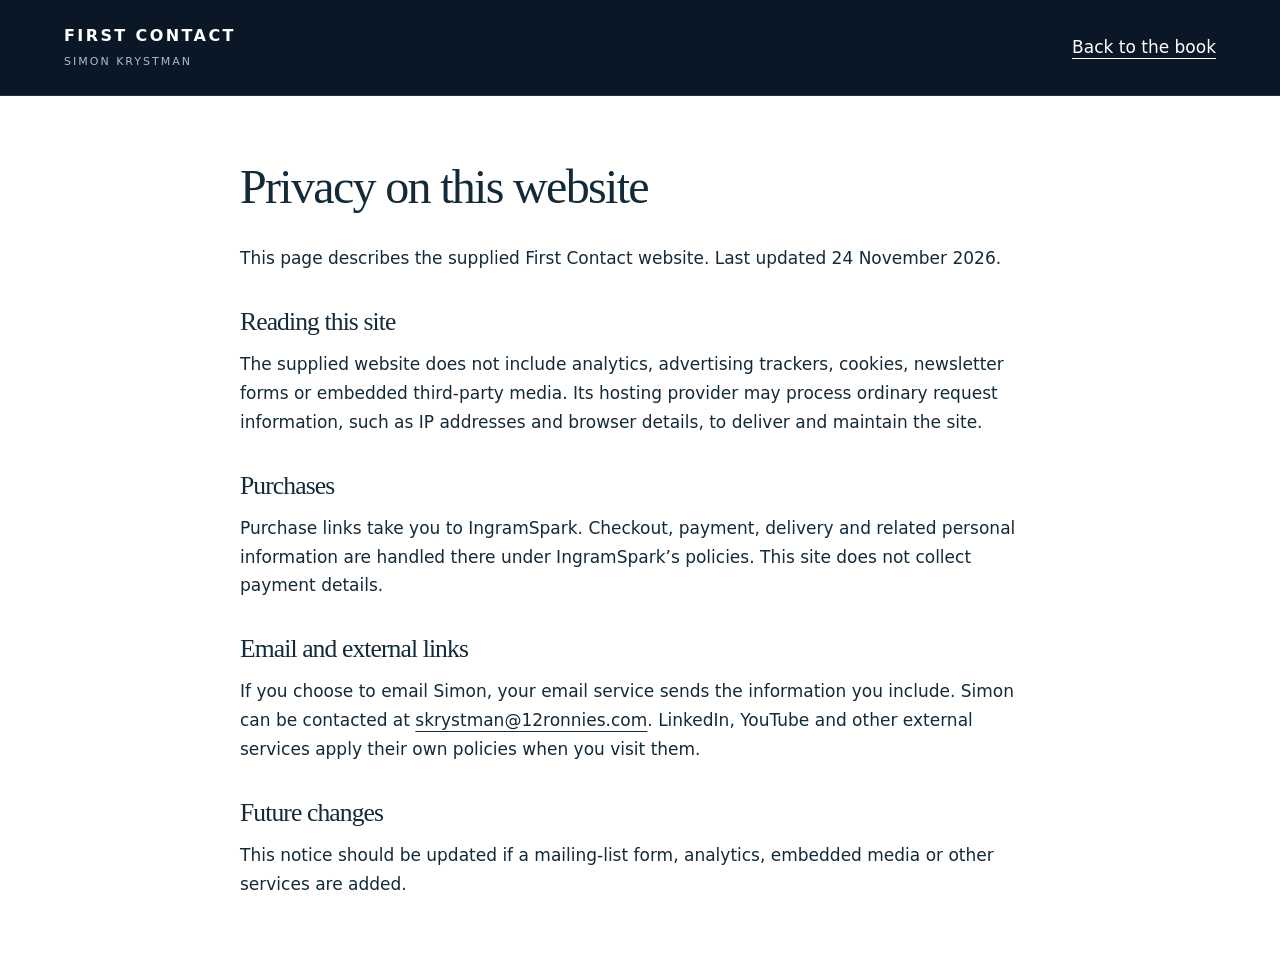
==== privacy.html @ 229fa122 "Add files via upload" ====
<!doctype html><html lang="en-GB"><head><meta charset="utf-8"><meta name="viewport" content="width=device-width,initial-scale=1"><title>Privacy | First Contact</title><meta name="robots" content="noindex"><link rel="stylesheet" href="styles.css"><link rel="icon" href="assets/favicon.svg"></head><body><header class="site-header"><a class="brand" href="index.html">FIRST CONTACT<span>SIMON KRYSTMAN</span></a><a href="index.html">Back to the book</a></header><main class="privacy-page"><h1>Privacy on this website</h1><p>This page describes the supplied First Contact website. Last updated 24 November 2026.</p><h2>Reading this site</h2><p>The supplied website does not include analytics, advertising trackers, cookies, newsletter forms or embedded third-party media. Its hosting provider may process ordinary request information, such as IP addresses and browser details, to deliver and maintain the site.</p><h2>Purchases</h2><p>Purchase links take you to IngramSpark. Checkout, payment, delivery and related personal information are handled there under IngramSpark’s policies. This site does not collect payment details.</p><h2>Email and external links</h2><p>If you choose to email Simon, your email service sends the information you include. Simon can be contacted at <a href="mailto:skrystman@12ronnies.com">skrystman@12ronnies.com</a>. LinkedIn, YouTube and other external services apply their own policies when you visit them.</p><h2>Future changes</h2><p>This notice should be updated if a mailing-list form, analytics, embedded media or other services are added.</p></main></body></html>
---- styles.css ----
:root{--navy:#0a1726;--navy-light:#11273b;--ink:#132a3a;--gold:#e6bf75;--paper:#fff;--muted:#aebdcb;--line:#dbe3e8;--soft:#f2f6f8;--body:system-ui,-apple-system,BlinkMacSystemFont,"Segoe UI",sans-serif;--display:Georgia,"Times New Roman",serif}
*{box-sizing:border-box}html{scroll-behavior:smooth;scroll-padding-top:100px}body{margin:0;background:var(--paper);color:var(--ink);font-family:var(--body);font-size:17px;line-height:1.7}a{color:inherit;text-underline-offset:5px}a:hover{text-decoration-thickness:2px}a:focus-visible,summary:focus-visible{outline:3px solid #b67c24;outline-offset:5px}h1,h2,h3,p,figure{margin:0}p+p{margin-top:1.1rem}h1,h2{font-family:var(--display);font-weight:400;line-height:1.1;letter-spacing:-.035em}h2{font-size:clamp(2.25rem,4vw,3.7rem)}h3{font-size:1.1rem;line-height:1.5}cite{font-style:italic}.skip-link{position:absolute;left:15px;top:-80px;padding:10px 16px;background:white;color:var(--navy);z-index:5}.skip-link:focus{top:8px}.site-header{height:96px;padding:0 max(5vw,24px);display:flex;justify-content:space-between;align-items:center;background:var(--navy);color:white;border-bottom:1px solid #ffffff1c}.brand{font-size:1rem;letter-spacing:.15em;font-weight:750;text-decoration:none;line-height:1.3}.brand span{display:block;font-size:.69rem;letter-spacing:.18em;font-weight:450;margin-top:8px;color:var(--muted)}nav{display:flex;align-items:center;gap:30px}nav a{text-decoration:none;font-size:.875rem}nav .nav-buy{border:1px solid #8a9eaf;padding:9px 18px}.hero{display:grid;grid-template-columns:1.3fr 1fr;gap:6vw;padding:76px max(5vw,24px) 90px;background:radial-gradient(ellipse at 80% 45%,#1c3a52 0,transparent 50%),var(--navy);color:white;min-height:760px;align-items:center}.hero-copy{max-width:760px}.eyebrow{font-size:.76rem;letter-spacing:.16em;text-transform:uppercase;font-weight:600;color:var(--gold);margin-bottom:24px}.eyebrow span{display:inline-block;width:26px;height:1px;background:var(--gold);vertical-align:middle;margin-right:10px}h1{font-size:clamp(2.65rem,4.7vw,5rem)}h1 em{font-weight:400;color:var(--gold)}.hero-intro{font-size:clamp(1.1rem,1.5vw,1.35rem);line-height:1.65;max-width:620px;margin-top:28px;color:#e0e7ee}.hero-description{font-size:1rem;max-width:560px;color:var(--muted)}.actions{display:flex;align-items:center;flex-wrap:wrap;gap:16px;margin-top:28px}.button{display:inline-block;padding:13px 21px;font-size:.94rem;line-height:1.5;font-weight:650;text-decoration:none;text-align:center;border:1px solid transparent}.button.primary{background:var(--gold);color:var(--navy);border-color:var(--gold)}.button.primary:hover{background:#f3d39a}.button.secondary{color:white;border-color:#708699}.button.secondary:hover{background:#ffffff0b}.purchase-note{font-size:.8rem;line-height:1.5;color:var(--muted);margin-top:16px}.hero-book{position:relative;display:flex;flex-direction:column;align-items:center}.hero-book img{position:relative;display:block;width:min(100%,330px);height:auto;box-shadow:15px 20px 60px #0008;border-left:4px solid #1e3043;border-radius:1px}.hero-book figcaption{font-size:.62rem;letter-spacing:.18em;color:var(--muted);margin-top:24px}.book-glow{position:absolute;inset:15% 0;background:#bca06c20;border-radius:50%;filter:blur(50px)}.section-wrap{max-width:1240px;margin:0 auto;padding:90px max(3vw,24px)}.section-label{font-size:.72rem;letter-spacing:.17em;text-transform:uppercase;font-weight:650;color:#557082;border-top:1px solid var(--line);padding-top:20px;margin-bottom:38px}.book-intro,.author-grid,.media-grid,.faq-grid{display:grid;grid-template-columns:1fr 1.3fr;gap:7vw}.book-intro p,.author-grid p{max-width:650px}.lead{font-size:1.25rem;line-height:1.65}.full-subtitle{font-size:.9rem;color:#5f7180;font-style:italic;border-left:2px solid var(--gold);padding-left:18px;margin-top:24px}.questions{display:grid;grid-template-columns:repeat(3,1fr);gap:30px;margin-top:65px;padding-top:35px;border-top:1px solid var(--line)}.questions p{margin:0;color:#5f7180;font-size:.95rem;line-height:1.8}.questions strong{display:block;font-family:var(--display);font-size:clamp(1.6rem,2.2vw,2.1rem);font-weight:400;color:var(--ink);line-height:1.2}.sample-section{background:var(--navy-light);color:#e8eff4}.sample-grid{display:grid;grid-template-columns:1fr 1fr;gap:8vw;align-items:center}.sample-grid h2{color:white}.sample-grid .eyebrow{margin-bottom:16px}.text-link{font-size:.94rem;font-weight:600;display:inline-block;margin-top:20px}.small-note{font-size:.82rem;line-height:1.6;color:#637988;margin-top:13px}.sample-grid .small-note{color:var(--muted)}.author-role{color:#637988;margin-top:18px;font-size:1rem}.author-section{padding-bottom:70px}.media-section{padding-top:25px}.media-grid{grid-template-columns:1.15fr 1fr;gap:7vw}.media-grid h2+p{margin-top:24px}.topics{background:var(--soft);padding:30px}.topics ul{padding-left:20px;margin:20px 0}.topics li{margin-top:18px}.topics .text-link{margin-top:0}.media-grid .actions{align-items:flex-start}.media-grid .actions .text-link{margin:12px 0}.faq-section{padding-top:25px}.faq-grid{grid-template-columns:1fr 1.3fr}details{border-bottom:1px solid var(--line);padding:18px 0}details:first-child{border-top:1px solid var(--line)}summary{font-weight:600;cursor:pointer;padding-right:20px;font-size:1rem}details p{font-size:1rem;color:#506777;margin:14px 0 6px}.closing{background:var(--navy);color:white;text-align:center}.closing .section-wrap{padding-top:75px;padding-bottom:75px}.closing .actions{justify-content:center}.closing h2{font-size:clamp(2.6rem,5vw,4.7rem)}.site-footer{display:flex;justify-content:space-between;gap:35px;padding:45px max(5vw,24px);background:#07111d;color:#c6d1db}.site-footer p{font-size:.75rem;margin-top:20px}.footer-links{display:flex;gap:25px;align-items:flex-start;font-size:.85rem}.privacy-page{max-width:850px;margin:0 auto;padding:65px 25px}.privacy-page h1{font-size:3rem;margin-bottom:30px}.privacy-page h2{font-size:1.6rem;margin:35px 0 14px}
@media(min-width:1600px){.hero{padding-left:calc((100vw - 1450px)/2);padding-right:calc((100vw - 1450px)/2)}}
@media(max-width:900px){nav{gap:18px}.hero{gap:35px;min-height:650px;padding-top:55px;padding-bottom:60px}.hero-book img{max-width:280px}.hero .actions{gap:12px}.button{padding:12px 16px}.book-intro,.author-grid,.faq-grid{gap:40px}.section-wrap{padding-top:65px;padding-bottom:65px}.media-section,.faq-section{padding-top:20px}.media-grid{gap:35px}}
@media(max-width:650px){body{font-size:16px}.site-header{height:82px;padding-left:22px;padding-right:22px}.brand{font-size:.85rem}.brand span{font-size:.6rem}nav>a:not(.nav-buy){display:none}nav .nav-buy{font-size:.78rem;padding:9px 12px}.hero{display:flex;flex-direction:column;gap:45px;padding:45px 24px 50px}.hero-copy{width:100%}.hero h1{font-size:clamp(2.6rem,10vw,3.8rem)}.hero-intro{margin-top:24px;font-size:1.1rem}.hero .actions{align-items:stretch;flex-direction:column}.hero-book img{width:230px}.hero-book figcaption{font-size:.55rem}.book-intro,.author-grid,.media-grid,.faq-grid,.sample-grid{grid-template-columns:1fr;gap:28px}.section-label{margin-bottom:28px}.section-wrap{padding:50px 24px}.media-section,.faq-section{padding-top:0}.questions{grid-template-columns:1fr;gap:24px;margin-top:35px;padding-top:25px}.questions p{border-bottom:1px solid var(--line);padding-bottom:20px}.questions strong{display:inline;font-size:1.7rem}.questions br{display:none}.sample-grid .eyebrow{font-size:.7rem}.topics{padding:24px}.site-footer{flex-direction:column;padding:35px 24px}.footer-links{flex-wrap:wrap}.closing .actions{flex-direction:column;align-items:stretch}.closing .section-wrap{padding:50px 24px}.privacy-page h1{font-size:2.4rem}}
@media(prefers-reduced-motion:reduce){html{scroll-behavior:auto}}
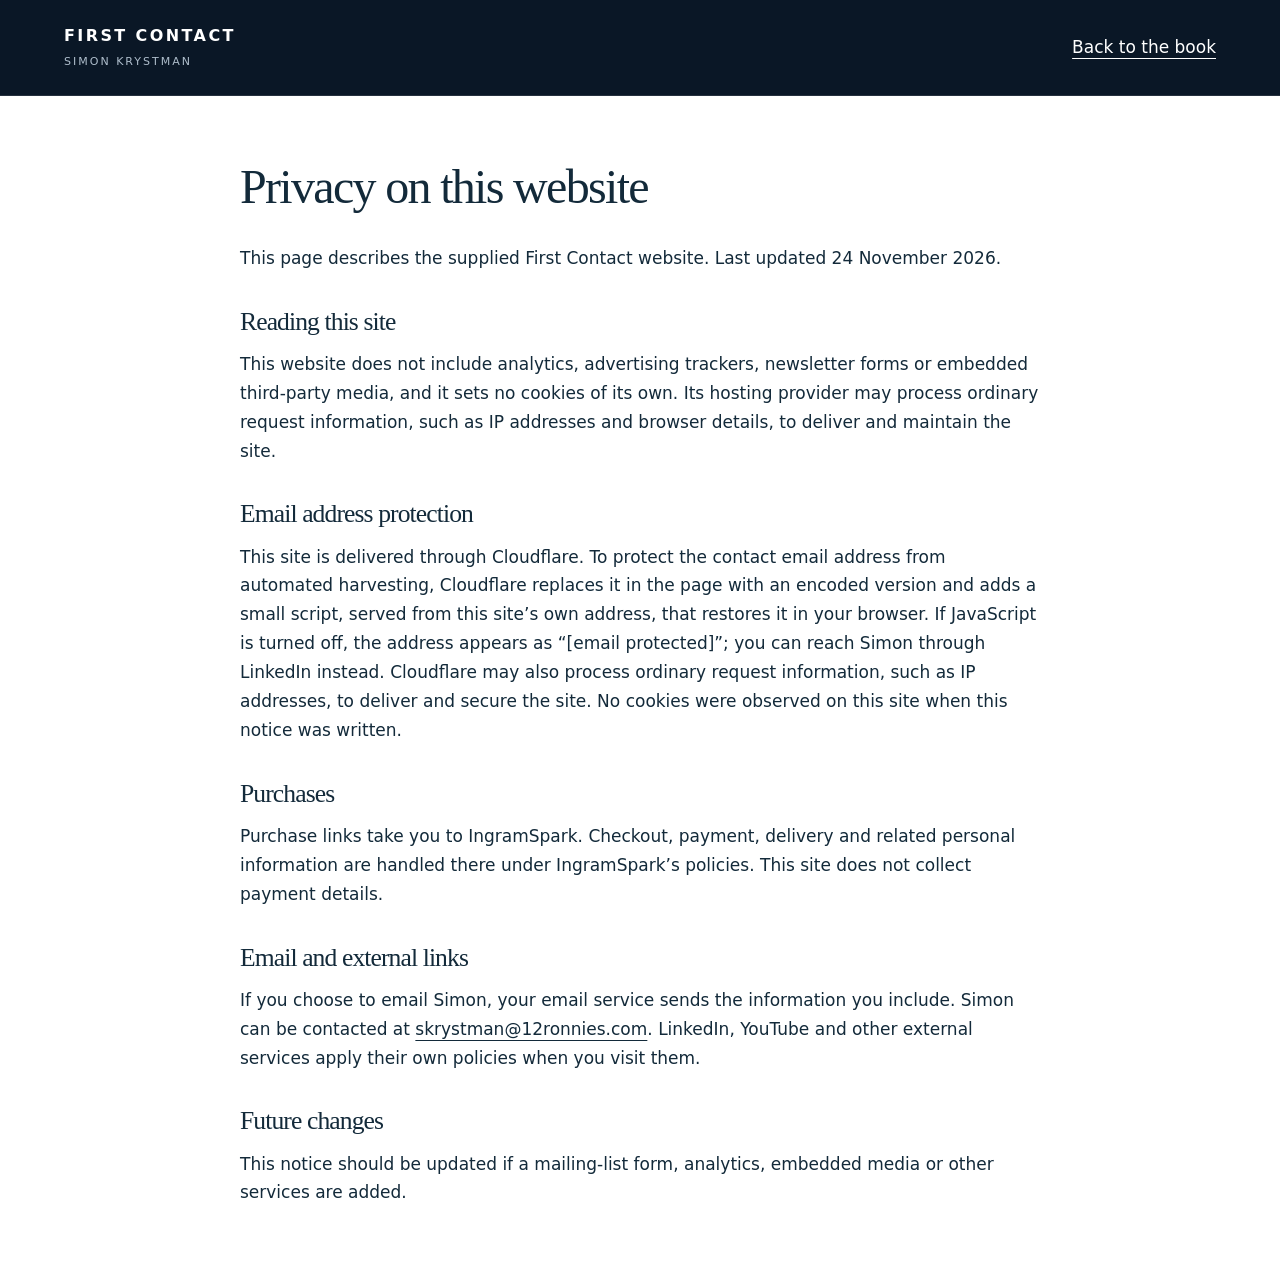
==== commit e0c21d61: "Add files via upload" ====
--- a/privacy.html
+++ b/privacy.html
@@ -1 +1 @@
-<!doctype html><html lang="en-GB"><head><meta charset="utf-8"><meta name="viewport" content="width=device-width,initial-scale=1"><title>Privacy | First Contact</title><meta name="robots" content="noindex"><link rel="stylesheet" href="styles.css"><link rel="icon" href="assets/favicon.svg"></head><body><header class="site-header"><a class="brand" href="index.html">FIRST CONTACT<span>SIMON KRYSTMAN</span></a><a href="index.html">Back to the book</a></header><main class="privacy-page"><h1>Privacy on this website</h1><p>This page describes the supplied First Contact website. Last updated 24 November 2026.</p><h2>Reading this site</h2><p>The supplied website does not include analytics, advertising trackers, cookies, newsletter forms or embedded third-party media. Its hosting provider may process ordinary request information, such as IP addresses and browser details, to deliver and maintain the site.</p><h2>Purchases</h2><p>Purchase links take you to IngramSpark. Checkout, payment, delivery and related personal information are handled there under IngramSpark’s policies. This site does not collect payment details.</p><h2>Email and external links</h2><p>If you choose to email Simon, your email service sends the information you include. Simon can be contacted at <a href="mailto:skrystman@12ronnies.com">skrystman@12ronnies.com</a>. LinkedIn, YouTube and other external services apply their own policies when you visit them.</p><h2>Future changes</h2><p>This notice should be updated if a mailing-list form, analytics, embedded media or other services are added.</p></main></body></html>
+<!doctype html><html lang="en-GB"><head><meta charset="utf-8"><meta name="viewport" content="width=device-width,initial-scale=1"><title>Privacy | First Contact</title><meta name="robots" content="noindex"><link rel="stylesheet" href="styles.css"><link rel="icon" href="assets/favicon.svg"></head><body><header class="site-header"><a class="brand" href="index.html">FIRST CONTACT<span>SIMON KRYSTMAN</span></a><a href="index.html">Back to the book</a></header><main class="privacy-page"><h1>Privacy on this website</h1><p>This page describes the supplied First Contact website. Last updated 24 November 2026.</p><h2>Reading this site</h2><p>This website does not include analytics, advertising trackers, newsletter forms or embedded third-party media, and it sets no cookies of its own. Its hosting provider may process ordinary request information, such as IP addresses and browser details, to deliver and maintain the site.</p><h2>Email address protection</h2><p>This site is delivered through Cloudflare. To protect the contact email address from automated harvesting, Cloudflare replaces it in the page with an encoded version and adds a small script, served from this site’s own address, that restores it in your browser. If JavaScript is turned off, the address appears as “[email protected]”; you can reach Simon through LinkedIn instead. Cloudflare may also process ordinary request information, such as IP addresses, to deliver and secure the site. No cookies were observed on this site when this notice was written.</p><h2>Purchases</h2><p>Purchase links take you to IngramSpark. Checkout, payment, delivery and related personal information are handled there under IngramSpark’s policies. This site does not collect payment details.</p><h2>Email and external links</h2><p>If you choose to email Simon, your email service sends the information you include. Simon can be contacted at <a href="mailto:skrystman@12ronnies.com">skrystman@12ronnies.com</a>. LinkedIn, YouTube and other external services apply their own policies when you visit them.</p><h2>Future changes</h2><p>This notice should be updated if a mailing-list form, analytics, embedded media or other services are added.</p></main></body></html>
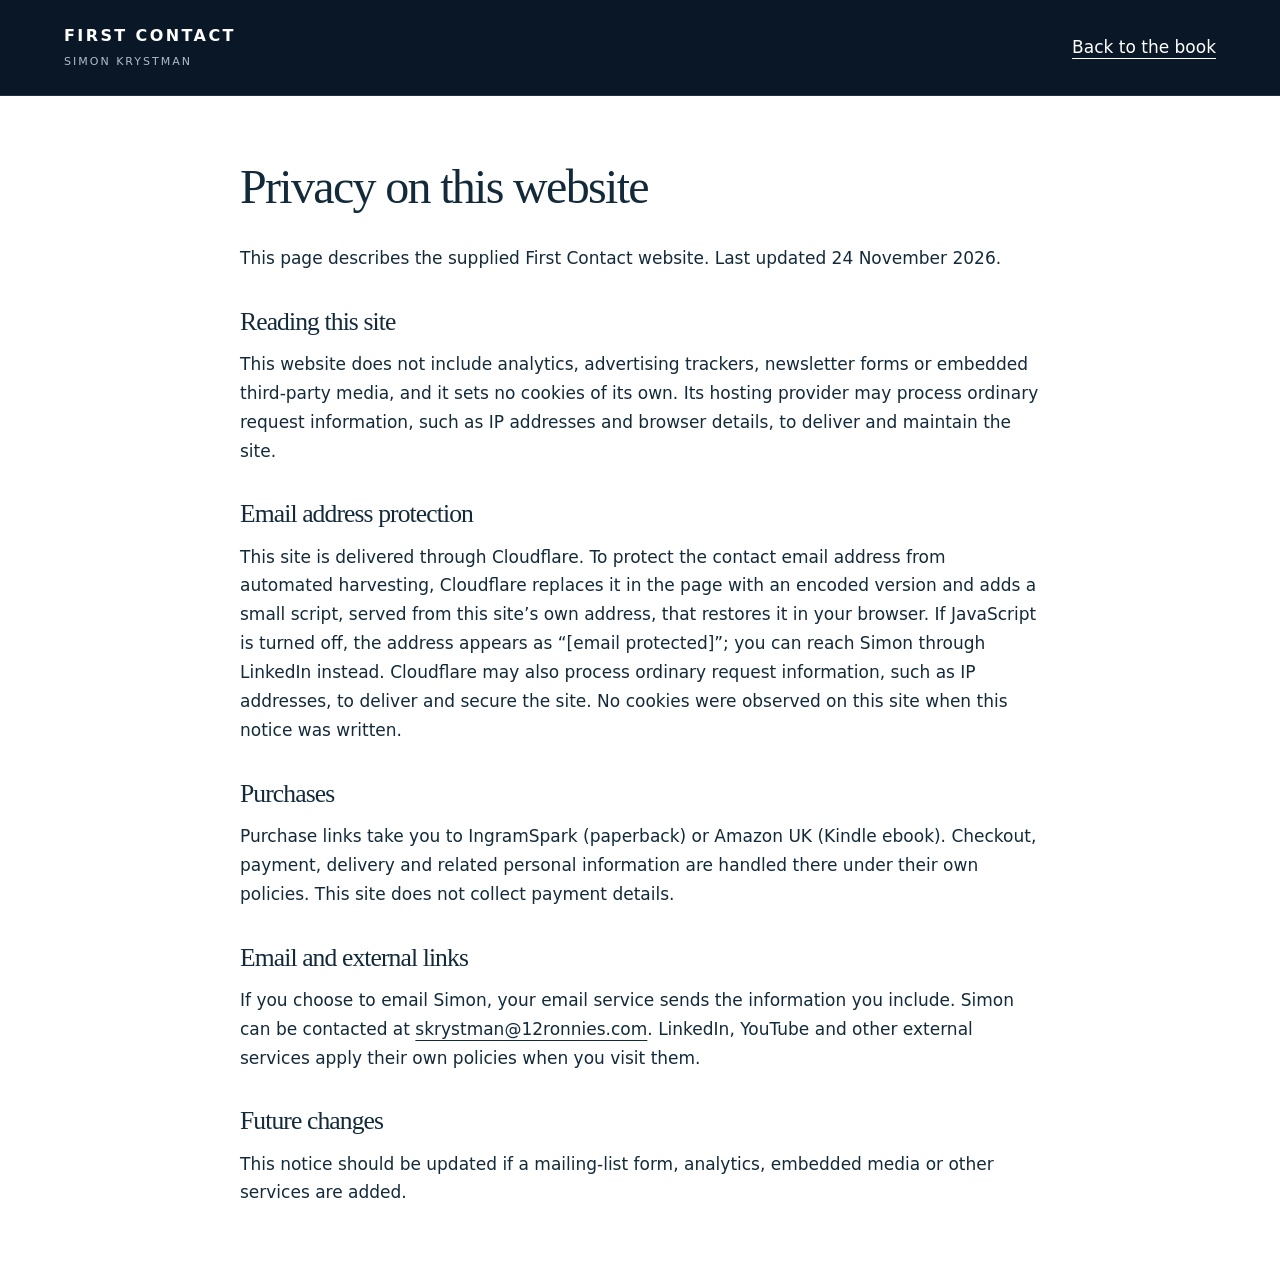
==== commit 7fdffb76: "Add files via upload" ====
--- a/privacy.html
+++ b/privacy.html
@@ -1 +1 @@
-<!doctype html><html lang="en-GB"><head><meta charset="utf-8"><meta name="viewport" content="width=device-width,initial-scale=1"><title>Privacy | First Contact</title><meta name="robots" content="noindex"><link rel="stylesheet" href="styles.css"><link rel="icon" href="assets/favicon.svg"></head><body><header class="site-header"><a class="brand" href="index.html">FIRST CONTACT<span>SIMON KRYSTMAN</span></a><a href="index.html">Back to the book</a></header><main class="privacy-page"><h1>Privacy on this website</h1><p>This page describes the supplied First Contact website. Last updated 24 November 2026.</p><h2>Reading this site</h2><p>This website does not include analytics, advertising trackers, newsletter forms or embedded third-party media, and it sets no cookies of its own. Its hosting provider may process ordinary request information, such as IP addresses and browser details, to deliver and maintain the site.</p><h2>Email address protection</h2><p>This site is delivered through Cloudflare. To protect the contact email address from automated harvesting, Cloudflare replaces it in the page with an encoded version and adds a small script, served from this site’s own address, that restores it in your browser. If JavaScript is turned off, the address appears as “[email protected]”; you can reach Simon through LinkedIn instead. Cloudflare may also process ordinary request information, such as IP addresses, to deliver and secure the site. No cookies were observed on this site when this notice was written.</p><h2>Purchases</h2><p>Purchase links take you to IngramSpark. Checkout, payment, delivery and related personal information are handled there under IngramSpark’s policies. This site does not collect payment details.</p><h2>Email and external links</h2><p>If you choose to email Simon, your email service sends the information you include. Simon can be contacted at <a href="mailto:skrystman@12ronnies.com">skrystman@12ronnies.com</a>. LinkedIn, YouTube and other external services apply their own policies when you visit them.</p><h2>Future changes</h2><p>This notice should be updated if a mailing-list form, analytics, embedded media or other services are added.</p></main></body></html>
+<!doctype html><html lang="en-GB"><head><meta charset="utf-8"><meta name="viewport" content="width=device-width,initial-scale=1"><title>Privacy | First Contact</title><meta name="robots" content="noindex"><link rel="stylesheet" href="styles.css"><link rel="icon" href="assets/favicon.svg"></head><body><header class="site-header"><a class="brand" href="index.html">FIRST CONTACT<span>SIMON KRYSTMAN</span></a><a href="index.html">Back to the book</a></header><main class="privacy-page"><h1>Privacy on this website</h1><p>This page describes the supplied First Contact website. Last updated 24 November 2026.</p><h2>Reading this site</h2><p>This website does not include analytics, advertising trackers, newsletter forms or embedded third-party media, and it sets no cookies of its own. Its hosting provider may process ordinary request information, such as IP addresses and browser details, to deliver and maintain the site.</p><h2>Email address protection</h2><p>This site is delivered through Cloudflare. To protect the contact email address from automated harvesting, Cloudflare replaces it in the page with an encoded version and adds a small script, served from this site’s own address, that restores it in your browser. If JavaScript is turned off, the address appears as “[email protected]”; you can reach Simon through LinkedIn instead. Cloudflare may also process ordinary request information, such as IP addresses, to deliver and secure the site. No cookies were observed on this site when this notice was written.</p><h2>Purchases</h2><p>Purchase links take you to IngramSpark (paperback) or Amazon UK (Kindle ebook). Checkout, payment, delivery and related personal information are handled there under their own policies. This site does not collect payment details.</p><h2>Email and external links</h2><p>If you choose to email Simon, your email service sends the information you include. Simon can be contacted at <a href="mailto:skrystman@12ronnies.com">skrystman@12ronnies.com</a>. LinkedIn, YouTube and other external services apply their own policies when you visit them.</p><h2>Future changes</h2><p>This notice should be updated if a mailing-list form, analytics, embedded media or other services are added.</p></main></body></html>
